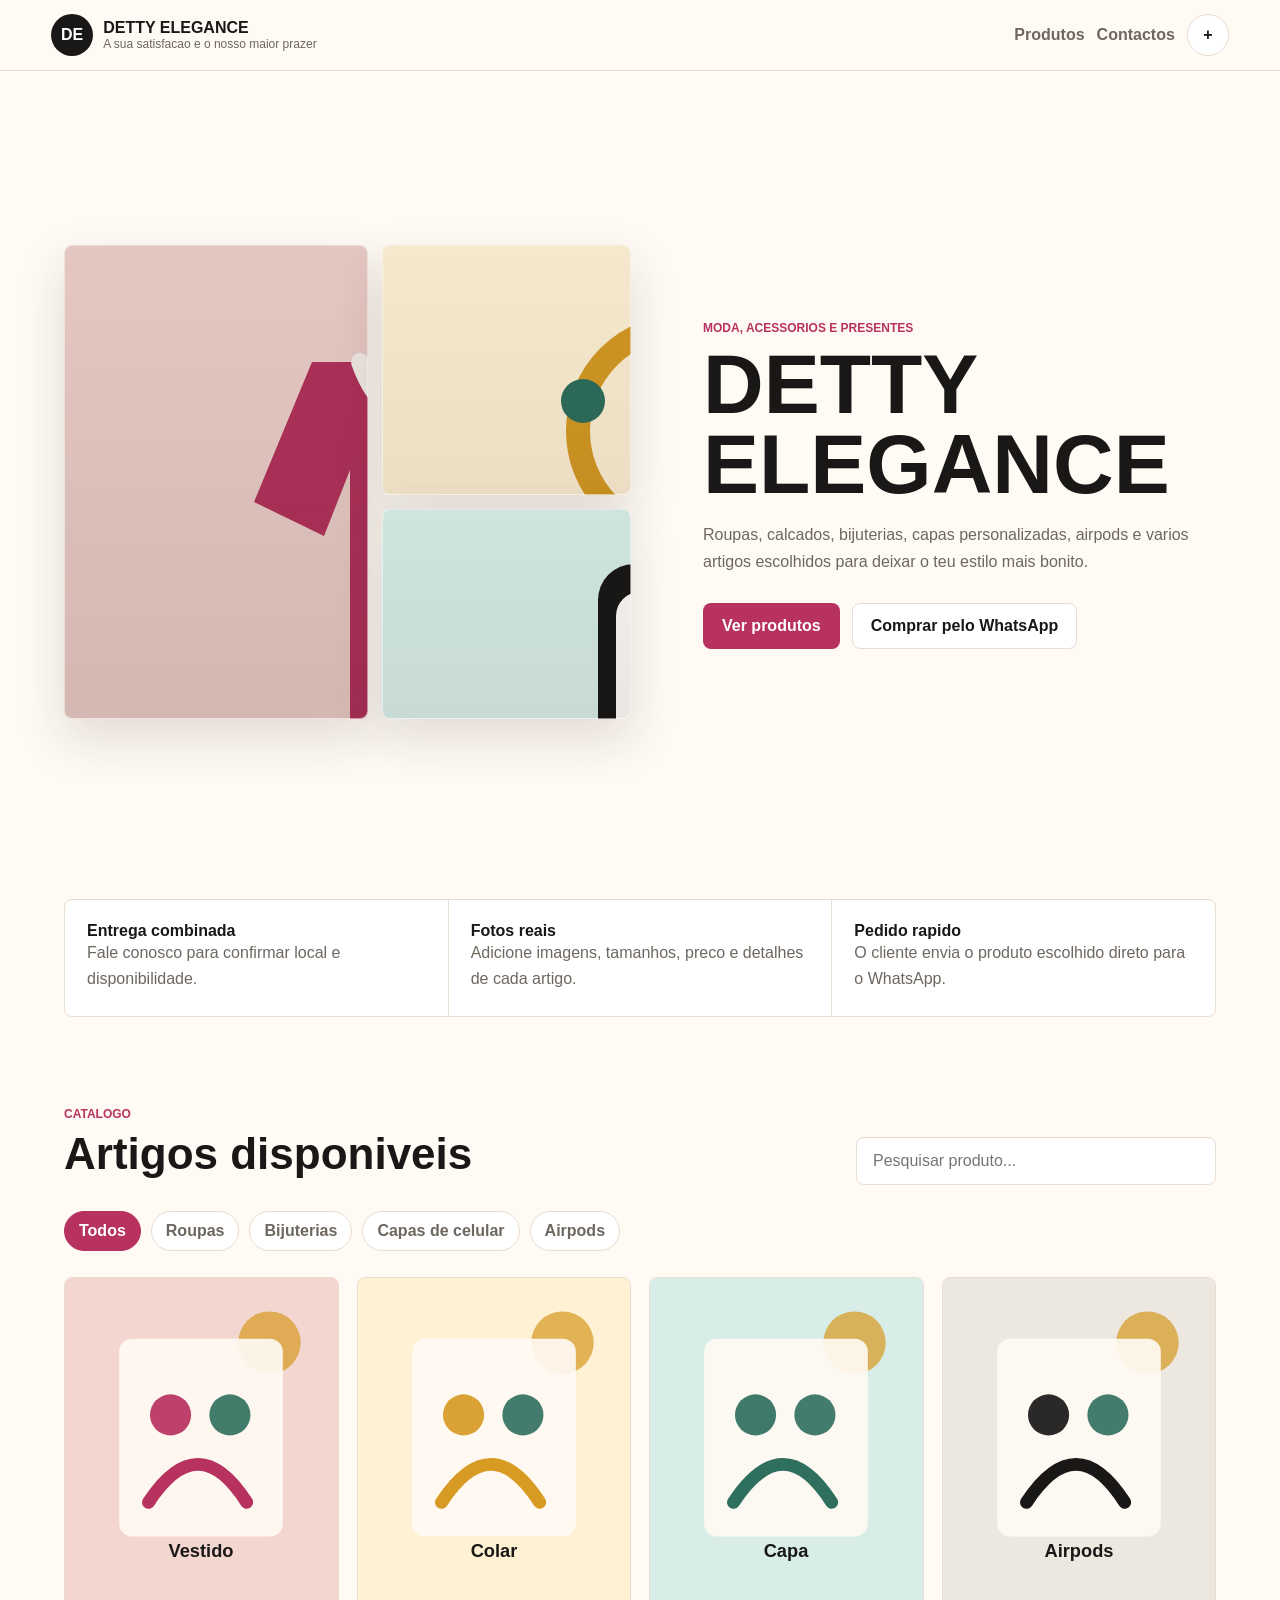
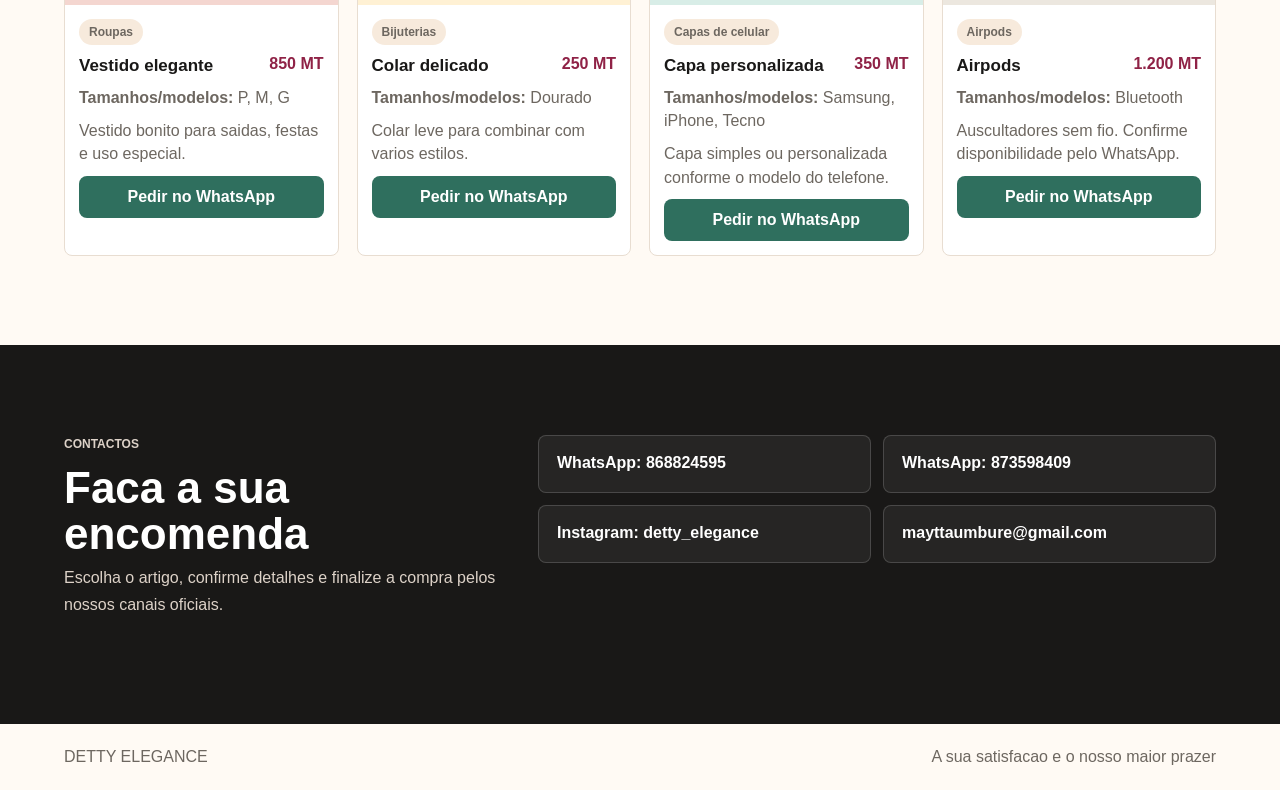
==== index.html @ 909329f1 "Adicionar site DETTY ELEGANCE" ====
<!doctype html>
<html lang="pt">
  <head>
    <meta charset="utf-8">
    <meta name="viewport" content="width=device-width, initial-scale=1">
    <meta name="theme-color" content="#111111">
    <meta name="description" content="DETTY ELEGANCE - loja virtual de roupas, calcados, bijuterias, capas para celulares, airpods e muito mais.">
    <title>DETTY ELEGANCE | Loja Virtual</title>
    <link rel="stylesheet" href="style.css">
  </head>
  <body>
    <header class="topbar">
      <a class="brand" href="#inicio" aria-label="DETTY ELEGANCE">
        <span class="brand-mark">DE</span>
        <span>
          <strong>DETTY ELEGANCE</strong>
          <small>A sua satisfacao e o nosso maior prazer</small>
        </span>
      </a>

      <nav class="nav-actions" aria-label="Navegacao principal">
        <a href="#produtos">Produtos</a>
        <a href="#contactos">Contactos</a>
        <button class="icon-button" id="openAdmin" type="button" title="Gerir produtos" aria-label="Gerir produtos">
          <span aria-hidden="true">+</span>
        </button>
      </nav>
    </header>

    <main id="inicio">
      <section class="hero">
        <div class="hero-media" aria-hidden="true">
          <div class="photo-tile clothes"></div>
          <div class="photo-tile jewelry"></div>
          <div class="photo-tile phone"></div>
        </div>
        <div class="hero-copy">
          <p class="eyebrow">Moda, acessorios e presentes</p>
          <h1>DETTY ELEGANCE</h1>
          <p>Roupas, calcados, bijuterias, capas personalizadas, airpods e varios artigos escolhidos para deixar o teu estilo mais bonito.</p>
          <div class="hero-buttons">
            <a class="primary-button" href="#produtos">Ver produtos</a>
            <a class="secondary-button" href="https://wa.me/258868824595" target="_blank" rel="noreferrer">Comprar pelo WhatsApp</a>
          </div>
        </div>
      </section>

      <section class="store-strip" aria-label="Resumo da loja">
        <div>
          <strong>Entrega combinada</strong>
          <span>Fale conosco para confirmar local e disponibilidade.</span>
        </div>
        <div>
          <strong>Fotos reais</strong>
          <span>Adicione imagens, tamanhos, preco e detalhes de cada artigo.</span>
        </div>
        <div>
          <strong>Pedido rapido</strong>
          <span>O cliente envia o produto escolhido direto para o WhatsApp.</span>
        </div>
      </section>

      <section class="catalog-section" id="produtos">
        <div class="section-head">
          <div>
            <p class="eyebrow">Catalogo</p>
            <h2>Artigos disponiveis</h2>
          </div>
          <div class="search-box">
            <input id="searchInput" type="search" placeholder="Pesquisar produto..." aria-label="Pesquisar produto">
          </div>
        </div>

        <div class="category-row" id="categoryFilters" aria-label="Categorias"></div>
        <div class="product-grid" id="productGrid"></div>
        <p class="empty-state" id="emptyState" hidden>Nenhum produto encontrado nesta pesquisa.</p>
      </section>

      <section class="contact-section" id="contactos">
        <div>
          <p class="eyebrow">Contactos</p>
          <h2>Faca a sua encomenda</h2>
          <p>Escolha o artigo, confirme detalhes e finalize a compra pelos nossos canais oficiais.</p>
        </div>
        <div class="contact-links">
          <a href="https://wa.me/258868824595" target="_blank" rel="noreferrer">WhatsApp: 868824595</a>
          <a href="https://wa.me/258873598409" target="_blank" rel="noreferrer">WhatsApp: 873598409</a>
          <a href="https://www.instagram.com/detty_elegance" target="_blank" rel="noreferrer">Instagram: detty_elegance</a>
          <a href="mailto:mayttaumbure@gmail.com">mayttaumbure@gmail.com</a>
        </div>
      </section>
    </main>

    <dialog class="admin-dialog" id="adminDialog" aria-labelledby="adminTitle">
      <form class="admin-panel" id="productForm" method="dialog">
        <div class="dialog-head">
          <div>
            <p class="eyebrow">Painel da loja</p>
            <h2 id="adminTitle">Adicionar produto</h2>
          </div>
          <button class="icon-button" id="closeAdmin" type="button" aria-label="Fechar">x</button>
        </div>

        <div class="form-grid">
          <label>
            Nome do artigo
            <input id="name" required placeholder="Ex: Vestido elegante">
          </label>
          <label>
            Categoria
            <select id="category" required>
              <option>Roupas</option>
              <option>Calcados</option>
              <option>Bijuterias</option>
              <option>Capas de celular</option>
              <option>Airpods</option>
              <option>Outros</option>
            </select>
          </label>
          <label>
            Valor
            <input id="price" required placeholder="Ex: 850 MT">
          </label>
          <label>
            Tamanhos ou modelos
            <input id="sizes" placeholder="Ex: P, M, G ou iPhone 11">
          </label>
          <label class="full">
            Descricao / detalhes
            <textarea id="description" rows="4" placeholder="Cor, material, estado, personalizacao, disponibilidade..."></textarea>
          </label>
          <label class="full file-picker">
            Foto do artigo
            <input id="photo" type="file" accept="image/*">
            <span id="photoName">Escolher imagem</span>
          </label>
        </div>

        <div class="preview-row">
          <img id="photoPreview" alt="Pre-visualizacao do produto">
          <p>As fotos adicionadas ficam guardadas neste navegador. Para publicar produtos para todos verem online, use a opcao exportar e atualize o ficheiro do site, ou ligue o site a uma base de dados.</p>
        </div>

        <div class="dialog-actions">
          <button class="secondary-button" id="exportProducts" type="button">Exportar catalogo</button>
          <button class="primary-button" type="submit">Guardar produto</button>
        </div>
      </form>
    </dialog>

    <footer class="footer">
      <span>DETTY ELEGANCE</span>
      <span>A sua satisfacao e o nosso maior prazer</span>
    </footer>

    <script src="script.js"></script>
  </body>
</html>
---- style.css ----
:root {
  color-scheme: light;
  --ink: #191817;
  --muted: #6d6760;
  --paper: #fffaf4;
  --surface: #ffffff;
  --line: #e8ddd1;
  --rose: #b8325f;
  --rose-dark: #8f2246;
  --gold: #d79b24;
  --green: #2f6f5e;
  --shadow: 0 20px 50px rgba(40, 28, 18, 0.14);
}

* {
  box-sizing: border-box;
}

html {
  scroll-behavior: smooth;
}

body {
  margin: 0;
  font-family: Arial, Helvetica, sans-serif;
  background: var(--paper);
  color: var(--ink);
}

a {
  color: inherit;
  text-decoration: none;
}

button,
input,
select,
textarea {
  font: inherit;
}

.topbar {
  position: sticky;
  top: 0;
  z-index: 10;
  display: flex;
  align-items: center;
  justify-content: space-between;
  gap: 16px;
  padding: 14px clamp(16px, 4vw, 56px);
  background: rgba(255, 250, 244, 0.94);
  border-bottom: 1px solid var(--line);
  backdrop-filter: blur(12px);
}

.brand {
  display: flex;
  align-items: center;
  gap: 10px;
  min-width: 0;
}

.brand-mark {
  display: grid;
  flex: 0 0 42px;
  width: 42px;
  height: 42px;
  place-items: center;
  border-radius: 50%;
  background: var(--ink);
  color: #fff;
  font-weight: 800;
  letter-spacing: 0;
}

.brand strong,
.brand small {
  display: block;
  line-height: 1.2;
}

.brand small {
  max-width: 220px;
  color: var(--muted);
  font-size: 12px;
}

.nav-actions {
  display: flex;
  align-items: center;
  gap: 12px;
  white-space: nowrap;
}

.nav-actions a {
  color: var(--muted);
  font-weight: 700;
}

.icon-button {
  display: grid;
  width: 42px;
  height: 42px;
  place-items: center;
  border: 1px solid var(--line);
  border-radius: 50%;
  background: var(--surface);
  color: var(--ink);
  cursor: pointer;
  font-weight: 800;
}

.hero {
  display: grid;
  grid-template-columns: minmax(260px, 1.05fr) minmax(280px, 0.95fr);
  gap: clamp(24px, 6vw, 72px);
  align-items: center;
  min-height: calc(100svh - 72px);
  padding: clamp(28px, 6vw, 76px) clamp(16px, 5vw, 72px);
}

.hero-media {
  display: grid;
  grid-template-columns: 1fr 0.82fr;
  grid-template-rows: 250px 210px;
  gap: 14px;
  min-height: 480px;
}

.photo-tile {
  border: 1px solid rgba(255, 255, 255, 0.5);
  border-radius: 8px;
  box-shadow: var(--shadow);
  background-size: cover;
  background-position: center;
}

.photo-tile.clothes {
  grid-row: span 2;
  background:
    linear-gradient(rgba(45, 24, 19, 0.08), rgba(45, 24, 19, 0.16)),
    url("data:image/svg+xml,%3Csvg xmlns='http://www.w3.org/2000/svg' width='700' height='900' viewBox='0 0 700 900'%3E%3Crect width='700' height='900' fill='%23f4d6d0'/%3E%3Cpath d='M247 116h207l58 140-70 34-26-66v500H285V224l-26 66-70-34 58-140z' fill='%23b8325f'/%3E%3Cpath d='M295 116c12 34 28 51 55 51s43-17 55-51' fill='none' stroke='%23fffaf4' stroke-width='18' stroke-linecap='round'/%3E%3Ccircle cx='538' cy='148' r='58' fill='%23d79b24' opacity='.88'/%3E%3Cpath d='M96 737c130-46 373-42 508 0v80H96z' fill='%238f2246' opacity='.22'/%3E%3C/svg%3E");
}

.photo-tile.jewelry {
  background:
    linear-gradient(rgba(0, 0, 0, 0.04), rgba(0, 0, 0, 0.08)),
    url("data:image/svg+xml,%3Csvg xmlns='http://www.w3.org/2000/svg' width='600' height='500' viewBox='0 0 600 500'%3E%3Crect width='600' height='500' fill='%23fff1d4'/%3E%3Ccircle cx='300' cy='185' r='105' fill='none' stroke='%23d79b24' stroke-width='24'/%3E%3Ccircle cx='300' cy='313' r='38' fill='%23b8325f'/%3E%3Ccircle cx='200' cy='155' r='22' fill='%232f6f5e'/%3E%3Ccircle cx='400' cy='155' r='22' fill='%232f6f5e'/%3E%3Cpath d='M105 408h390' stroke='%238f2246' stroke-width='24' stroke-linecap='round' opacity='.25'/%3E%3C/svg%3E");
}

.photo-tile.phone {
  background:
    linear-gradient(rgba(0, 0, 0, 0.04), rgba(0, 0, 0, 0.08)),
    url("data:image/svg+xml,%3Csvg xmlns='http://www.w3.org/2000/svg' width='600' height='500' viewBox='0 0 600 500'%3E%3Crect width='600' height='500' fill='%23d8ede7'/%3E%3Crect x='215' y='54' width='170' height='360' rx='36' fill='%23191817'/%3E%3Crect x='233' y='82' width='134' height='304' rx='24' fill='%23fffaf4'/%3E%3Ccircle cx='267' cy='128' r='18' fill='%23b8325f'/%3E%3Ccircle cx='322' cy='128' r='18' fill='%23d79b24'/%3E%3Cpath d='M257 250c62-76 98-73 120 9' fill='none' stroke='%232f6f5e' stroke-width='18' stroke-linecap='round'/%3E%3Cellipse cx='448' cy='359' rx='64' ry='30' fill='%23d79b24' opacity='.85'/%3E%3C/svg%3E");
}

.hero-copy {
  max-width: 620px;
}

.eyebrow {
  margin: 0 0 10px;
  color: var(--rose);
  font-size: 12px;
  font-weight: 800;
  letter-spacing: 0;
  text-transform: uppercase;
}

h1,
h2,
p {
  margin-top: 0;
}

h1 {
  margin-bottom: 18px;
  font-size: clamp(44px, 7vw, 84px);
  line-height: 0.95;
}

h2 {
  margin-bottom: 8px;
  font-size: clamp(28px, 4vw, 44px);
  line-height: 1.05;
}

.hero-copy p:not(.eyebrow),
.contact-section p,
.store-strip span {
  color: var(--muted);
  line-height: 1.65;
}

.hero-buttons,
.dialog-actions {
  display: flex;
  flex-wrap: wrap;
  gap: 12px;
  margin-top: 28px;
}

.primary-button,
.secondary-button {
  display: inline-flex;
  min-height: 46px;
  align-items: center;
  justify-content: center;
  border: 1px solid transparent;
  border-radius: 8px;
  padding: 12px 18px;
  cursor: pointer;
  font-weight: 800;
}

.primary-button {
  background: var(--rose);
  color: #fff;
}

.secondary-button {
  background: var(--surface);
  border-color: var(--line);
  color: var(--ink);
}

.store-strip {
  display: grid;
  grid-template-columns: repeat(3, 1fr);
  gap: 1px;
  margin: 0 clamp(16px, 5vw, 72px);
  overflow: hidden;
  border: 1px solid var(--line);
  border-radius: 8px;
  background: var(--line);
}

.store-strip div {
  min-height: 116px;
  padding: 22px;
  background: var(--surface);
}

.store-strip strong,
.store-strip span {
  display: block;
}

.catalog-section,
.contact-section {
  padding: clamp(48px, 7vw, 90px) clamp(16px, 5vw, 72px);
}

.section-head {
  display: flex;
  align-items: end;
  justify-content: space-between;
  gap: 18px;
}

.search-box input,
label input,
label select,
label textarea {
  width: 100%;
  border: 1px solid var(--line);
  border-radius: 8px;
  background: #fff;
  color: var(--ink);
  outline: none;
}

.search-box input {
  min-width: min(360px, 78vw);
  padding: 14px 16px;
}

.category-row {
  display: flex;
  flex-wrap: wrap;
  gap: 10px;
  margin: 26px 0;
}

.category-row button {
  border: 1px solid var(--line);
  border-radius: 999px;
  padding: 10px 14px;
  background: var(--surface);
  color: var(--muted);
  cursor: pointer;
  font-weight: 700;
}

.category-row button.active {
  border-color: var(--rose);
  background: var(--rose);
  color: #fff;
}

.product-grid {
  display: grid;
  grid-template-columns: repeat(4, minmax(0, 1fr));
  gap: 18px;
}

.product-card {
  overflow: hidden;
  border: 1px solid var(--line);
  border-radius: 8px;
  background: var(--surface);
}

.product-card img {
  display: block;
  width: 100%;
  aspect-ratio: 4 / 4.8;
  object-fit: cover;
  background: #f1e5da;
}

.product-body {
  display: grid;
  gap: 10px;
  padding: 14px;
}

.product-meta {
  display: flex;
  align-items: start;
  justify-content: space-between;
  gap: 10px;
}

.product-meta h3 {
  margin: 0;
  font-size: 17px;
  line-height: 1.25;
}

.price {
  color: var(--rose-dark);
  font-weight: 900;
  white-space: nowrap;
}

.tag {
  width: fit-content;
  border-radius: 999px;
  padding: 6px 10px;
  background: #f7eadc;
  color: var(--muted);
  font-size: 12px;
  font-weight: 800;
}

.product-body p {
  margin: 0;
  color: var(--muted);
  line-height: 1.45;
}

.buy-button {
  display: inline-flex;
  min-height: 42px;
  align-items: center;
  justify-content: center;
  border-radius: 8px;
  background: var(--green);
  color: #fff;
  font-weight: 900;
}

.empty-state {
  padding: 28px;
  border: 1px dashed var(--line);
  border-radius: 8px;
  color: var(--muted);
  text-align: center;
}

.contact-section {
  display: grid;
  grid-template-columns: 0.8fr 1.2fr;
  gap: 22px;
  align-items: start;
  background: #191817;
  color: #fff;
}

.contact-section p {
  color: #ddd2c8;
}

.contact-links {
  display: grid;
  grid-template-columns: repeat(2, minmax(0, 1fr));
  gap: 12px;
}

.contact-links a {
  min-height: 58px;
  border: 1px solid rgba(255, 255, 255, 0.16);
  border-radius: 8px;
  padding: 18px;
  background: rgba(255, 255, 255, 0.06);
  font-weight: 800;
}

.admin-dialog {
  width: min(880px, calc(100vw - 24px));
  max-height: calc(100dvh - 24px);
  border: 0;
  border-radius: 8px;
  padding: 0;
  box-shadow: var(--shadow);
}

.admin-dialog::backdrop {
  background: rgba(25, 24, 23, 0.62);
}

.admin-panel {
  padding: 22px;
}

.dialog-head {
  display: flex;
  align-items: start;
  justify-content: space-between;
  gap: 16px;
  margin-bottom: 20px;
}

.form-grid {
  display: grid;
  grid-template-columns: repeat(2, 1fr);
  gap: 14px;
}

label {
  display: grid;
  gap: 8px;
  color: var(--muted);
  font-weight: 800;
}

label.full {
  grid-column: 1 / -1;
}

label input,
label select,
label textarea {
  padding: 12px 14px;
}

textarea {
  resize: vertical;
}

.file-picker input {
  display: none;
}

.file-picker span {
  display: flex;
  min-height: 46px;
  align-items: center;
  border: 1px dashed var(--line);
  border-radius: 8px;
  padding: 12px 14px;
  background: #fff;
  color: var(--ink);
}

.preview-row {
  display: grid;
  grid-template-columns: 120px 1fr;
  gap: 16px;
  align-items: center;
  margin-top: 18px;
  color: var(--muted);
}

.preview-row img {
  width: 120px;
  height: 120px;
  border: 1px solid var(--line);
  border-radius: 8px;
  object-fit: cover;
  background: #f7eadc;
}

.footer {
  display: flex;
  flex-wrap: wrap;
  justify-content: space-between;
  gap: 10px;
  padding: 24px clamp(16px, 5vw, 72px);
  color: var(--muted);
}

@media (max-width: 980px) {
  .hero {
    grid-template-columns: 1fr;
  }

  .hero-media {
    min-height: 390px;
    grid-template-rows: 190px 170px;
  }

  .product-grid {
    grid-template-columns: repeat(2, minmax(0, 1fr));
  }
}

@media (max-width: 720px) {
  .topbar {
    align-items: start;
  }

  .nav-actions a {
    display: none;
  }

  .hero {
    padding-top: 24px;
  }

  .hero-media {
    order: 2;
    min-height: 300px;
    grid-template-rows: 145px 135px;
  }

  .store-strip,
  .contact-section,
  .section-head,
  .form-grid,
  .preview-row {
    grid-template-columns: 1fr;
  }

  .section-head {
    align-items: stretch;
  }

  .search-box input {
    min-width: 0;
  }

  .contact-links,
  .product-grid {
    grid-template-columns: 1fr;
  }

  .brand small {
    max-width: 170px;
  }
}
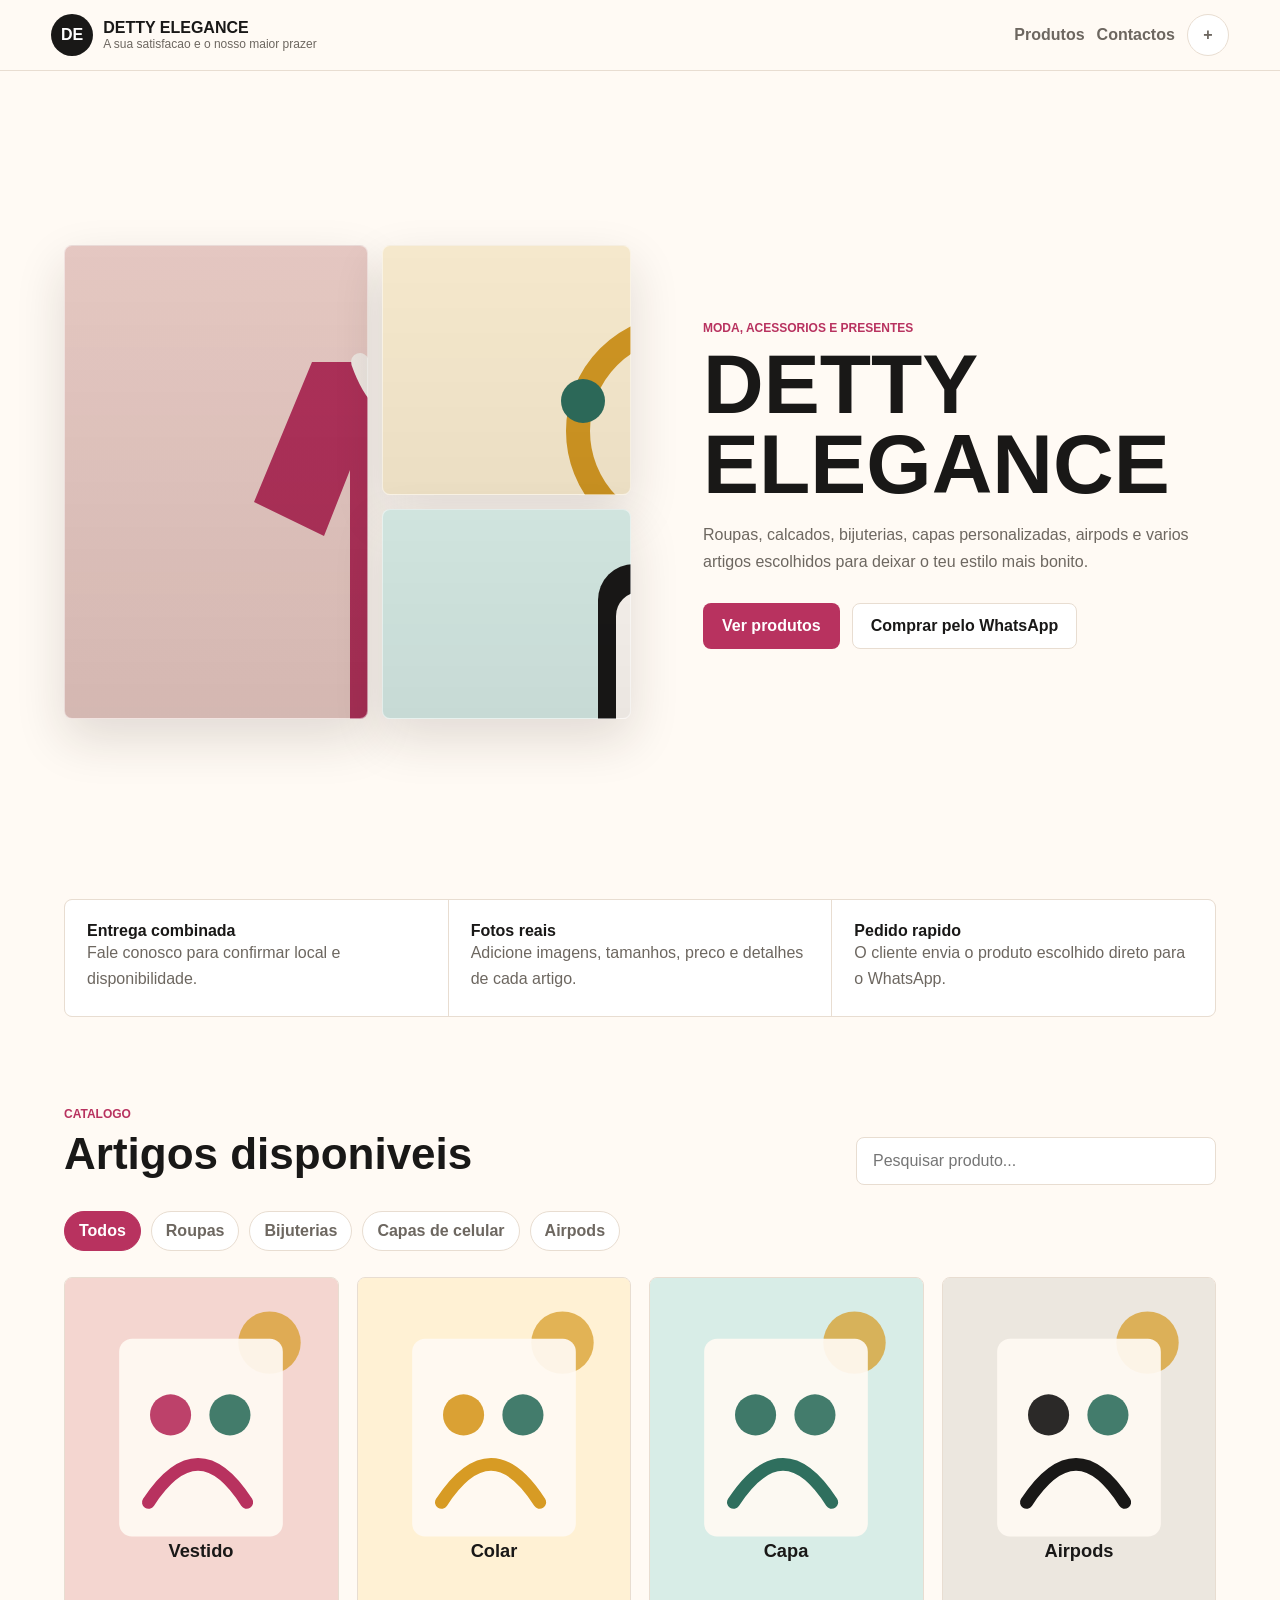
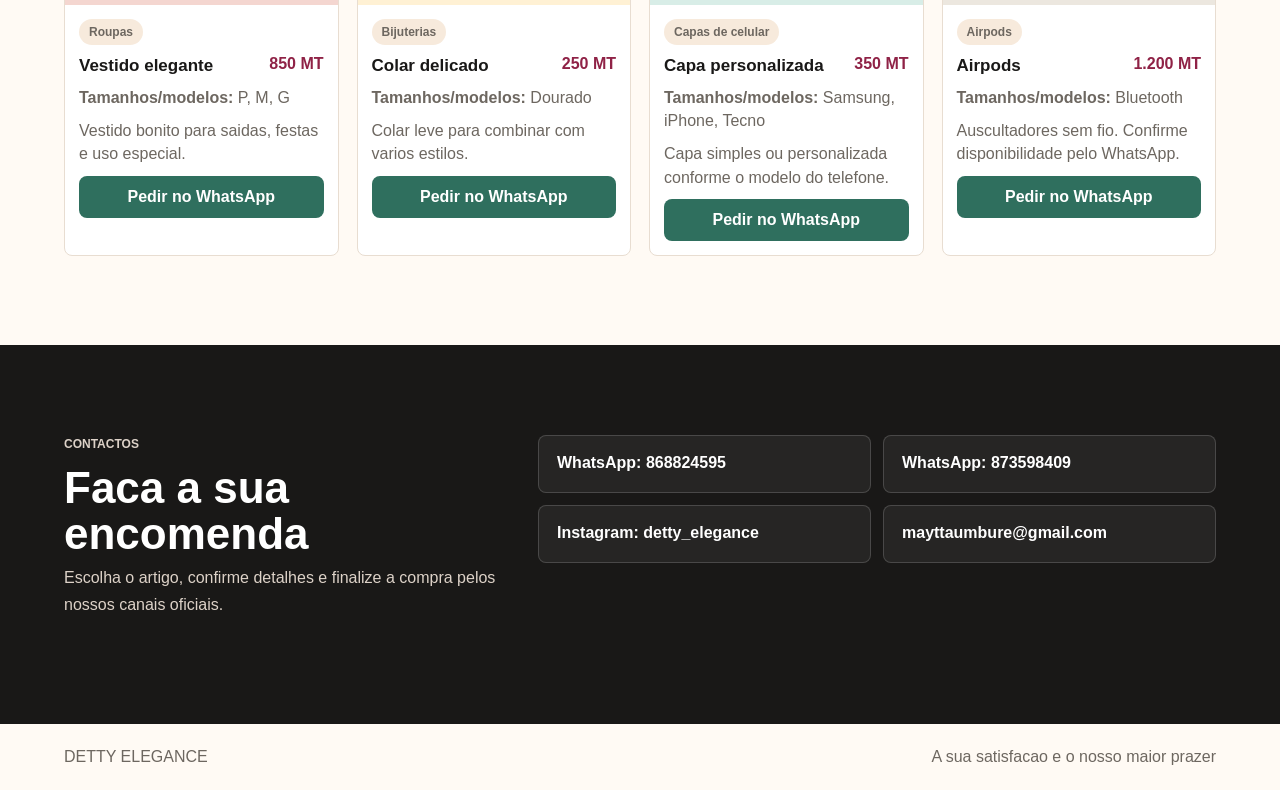
==== commit b91baf82: "Adicionar painel de produtos" ====
--- a/index.html
+++ b/index.html
@@ -21,9 +21,9 @@
       <nav class="nav-actions" aria-label="Navegacao principal">
         <a href="#produtos">Produtos</a>
         <a href="#contactos">Contactos</a>
-        <button class="icon-button" id="openAdmin" type="button" title="Gerir produtos" aria-label="Gerir produtos">
+        <a class="icon-button" href="admin.html" title="Gerir produtos" aria-label="Gerir produtos">
           <span aria-hidden="true">+</span>
-        </button>
+        </a>
       </nav>
     </header>
 
@@ -91,68 +91,11 @@
       </section>
     </main>
 
-    <dialog class="admin-dialog" id="adminDialog" aria-labelledby="adminTitle">
-      <form class="admin-panel" id="productForm" method="dialog">
-        <div class="dialog-head">
-          <div>
-            <p class="eyebrow">Painel da loja</p>
-            <h2 id="adminTitle">Adicionar produto</h2>
-          </div>
-          <button class="icon-button" id="closeAdmin" type="button" aria-label="Fechar">x</button>
-        </div>
-
-        <div class="form-grid">
-          <label>
-            Nome do artigo
-            <input id="name" required placeholder="Ex: Vestido elegante">
-          </label>
-          <label>
-            Categoria
-            <select id="category" required>
-              <option>Roupas</option>
-              <option>Calcados</option>
-              <option>Bijuterias</option>
-              <option>Capas de celular</option>
-              <option>Airpods</option>
-              <option>Outros</option>
-            </select>
-          </label>
-          <label>
-            Valor
-            <input id="price" required placeholder="Ex: 850 MT">
-          </label>
-          <label>
-            Tamanhos ou modelos
-            <input id="sizes" placeholder="Ex: P, M, G ou iPhone 11">
-          </label>
-          <label class="full">
-            Descricao / detalhes
-            <textarea id="description" rows="4" placeholder="Cor, material, estado, personalizacao, disponibilidade..."></textarea>
-          </label>
-          <label class="full file-picker">
-            Foto do artigo
-            <input id="photo" type="file" accept="image/*">
-            <span id="photoName">Escolher imagem</span>
-          </label>
-        </div>
-
-        <div class="preview-row">
-          <img id="photoPreview" alt="Pre-visualizacao do produto">
-          <p>As fotos adicionadas ficam guardadas neste navegador. Para publicar produtos para todos verem online, use a opcao exportar e atualize o ficheiro do site, ou ligue o site a uma base de dados.</p>
-        </div>
-
-        <div class="dialog-actions">
-          <button class="secondary-button" id="exportProducts" type="button">Exportar catalogo</button>
-          <button class="primary-button" type="submit">Guardar produto</button>
-        </div>
-      </form>
-    </dialog>
-
     <footer class="footer">
       <span>DETTY ELEGANCE</span>
       <span>A sua satisfacao e o nosso maior prazer</span>
     </footer>
 
-    <script src="script.js"></script>
+    <script type="module" src="script.js"></script>
   </body>
 </html>
--- a/style.css
+++ b/style.css
@@ -224,6 +224,11 @@
   color: var(--ink);
 }
 
+.compact {
+  min-height: 38px;
+  padding: 8px 14px;
+}
+
 .store-strip {
   display: grid;
   grid-template-columns: repeat(3, 1fr);
@@ -424,6 +429,121 @@
   padding: 22px;
 }
 
+.admin-page {
+  min-height: calc(100svh - 72px);
+  padding: clamp(28px, 5vw, 72px) clamp(16px, 5vw, 72px);
+}
+
+.admin-shell {
+  display: grid;
+  gap: 20px;
+  max-width: 1100px;
+  margin: 0 auto;
+}
+
+.admin-shell h1 {
+  margin-bottom: 12px;
+  font-size: clamp(36px, 6vw, 64px);
+}
+
+.admin-shell .section-head {
+  align-items: start;
+}
+
+.admin-shell .section-head p:not(.eyebrow) {
+  max-width: 760px;
+  color: var(--muted);
+  line-height: 1.65;
+}
+
+.setup-alert,
+.login-panel,
+.dashboard,
+.admin-list {
+  border: 1px solid var(--line);
+  border-radius: 8px;
+  background: var(--surface);
+}
+
+.setup-alert {
+  display: grid;
+  gap: 8px;
+  padding: 18px;
+  color: var(--muted);
+}
+
+.setup-alert strong {
+  color: var(--ink);
+}
+
+.setup-alert code {
+  color: var(--rose-dark);
+  font-weight: 800;
+}
+
+.login-panel {
+  display: grid;
+  gap: 14px;
+  max-width: 480px;
+  padding: 22px;
+}
+
+.dashboard {
+  display: grid;
+  grid-template-columns: minmax(280px, 1fr) minmax(260px, 0.8fr);
+  gap: 1px;
+  overflow: hidden;
+  background: var(--line);
+}
+
+.dashboard .admin-panel,
+.dashboard .admin-list {
+  border: 0;
+  border-radius: 0;
+}
+
+.admin-list {
+  padding: 22px;
+}
+
+.admin-list h2 {
+  font-size: 24px;
+}
+
+.admin-product-item {
+  display: grid;
+  grid-template-columns: 68px 1fr auto;
+  gap: 12px;
+  align-items: center;
+  padding: 12px 0;
+  border-bottom: 1px solid var(--line);
+}
+
+.admin-product-item img {
+  width: 68px;
+  height: 68px;
+  border-radius: 8px;
+  object-fit: cover;
+  background: #f7eadc;
+}
+
+.admin-product-item strong,
+.admin-product-item span {
+  display: block;
+}
+
+.admin-product-item span {
+  color: var(--muted);
+  line-height: 1.4;
+}
+
+.form-message {
+  align-self: center;
+  margin: 0;
+  color: var(--muted);
+  font-weight: 700;
+}
+
 .dialog-head {
   display: flex;
   align-items: start;
@@ -539,7 +659,8 @@
   .contact-section,
   .section-head,
   .form-grid,
-  .preview-row {
+  .preview-row,
+  .dashboard {
     grid-template-columns: 1fr;
   }
 
@@ -559,4 +680,12 @@
   .brand small {
     max-width: 170px;
   }
-}
+
+  .admin-product-item {
+    grid-template-columns: 58px 1fr;
+  }
+
+  .admin-product-item button {
+    grid-column: 1 / -1;
+  }
+}
